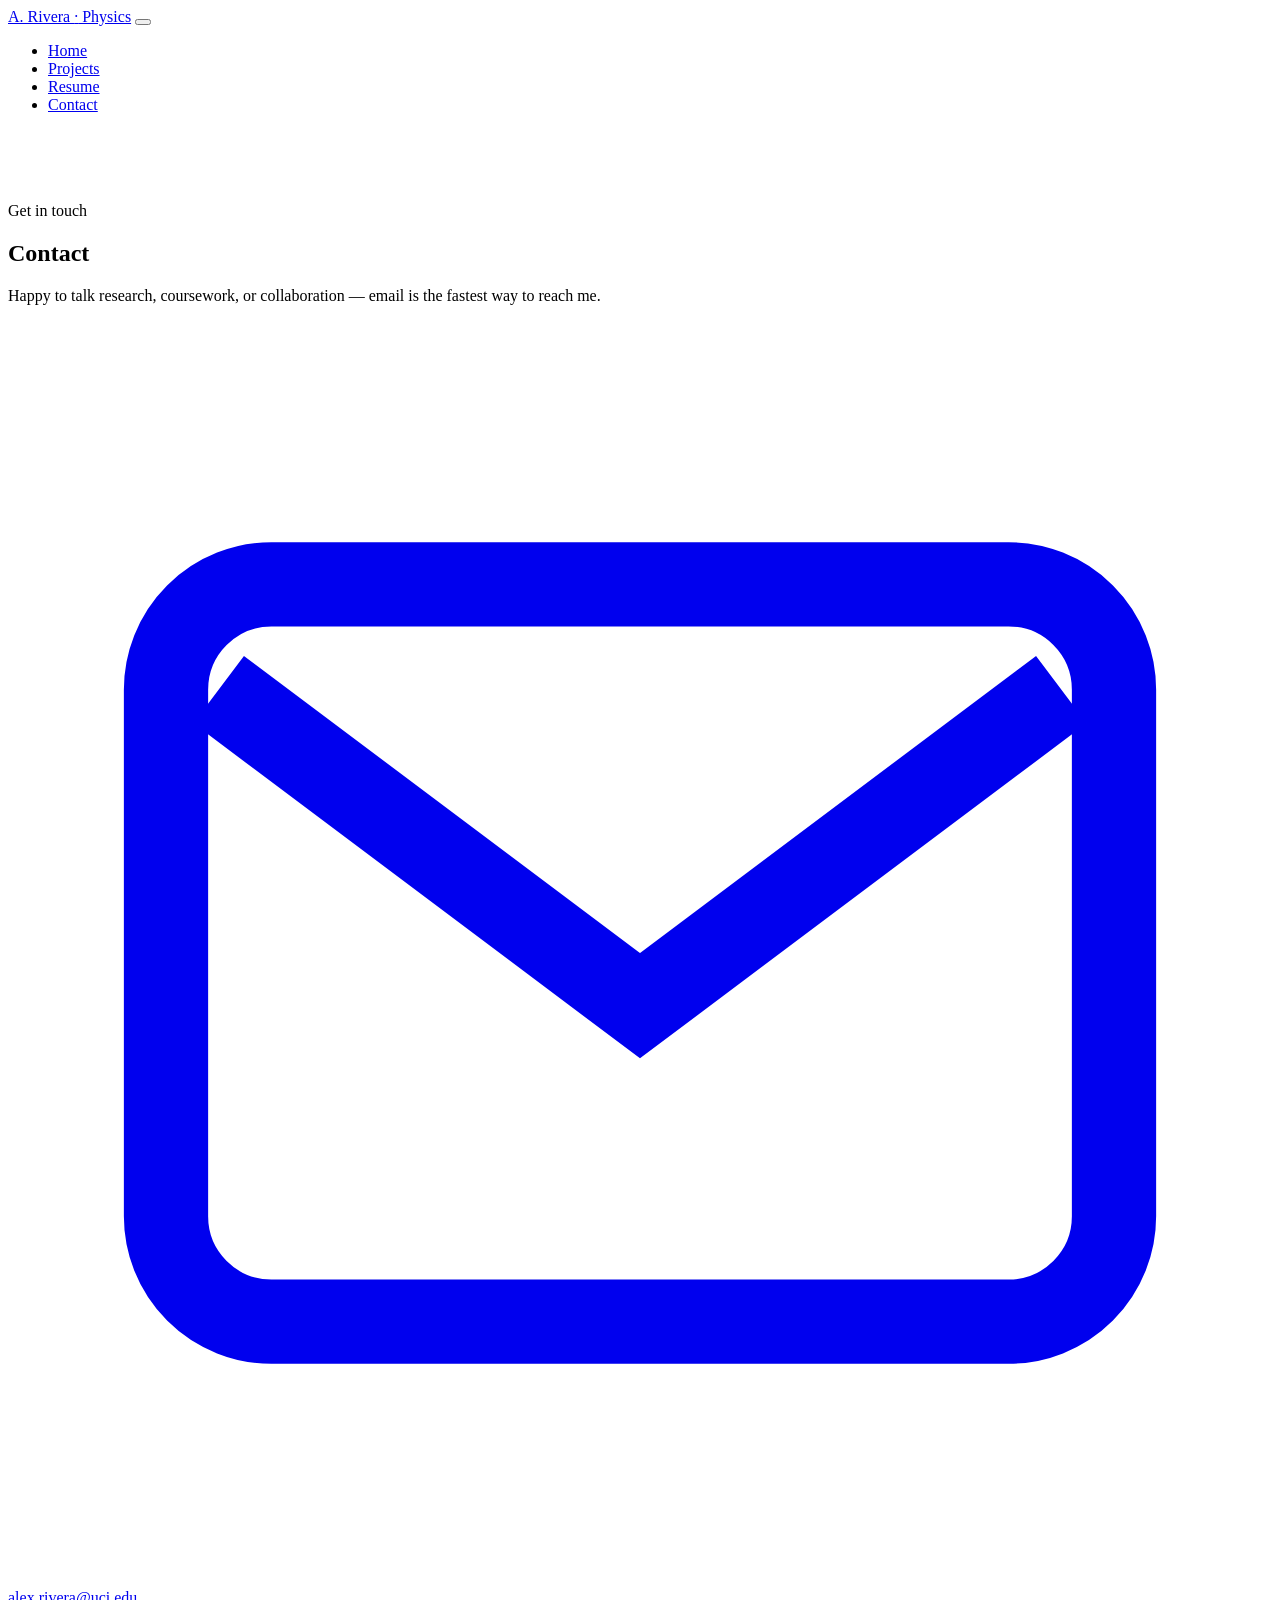
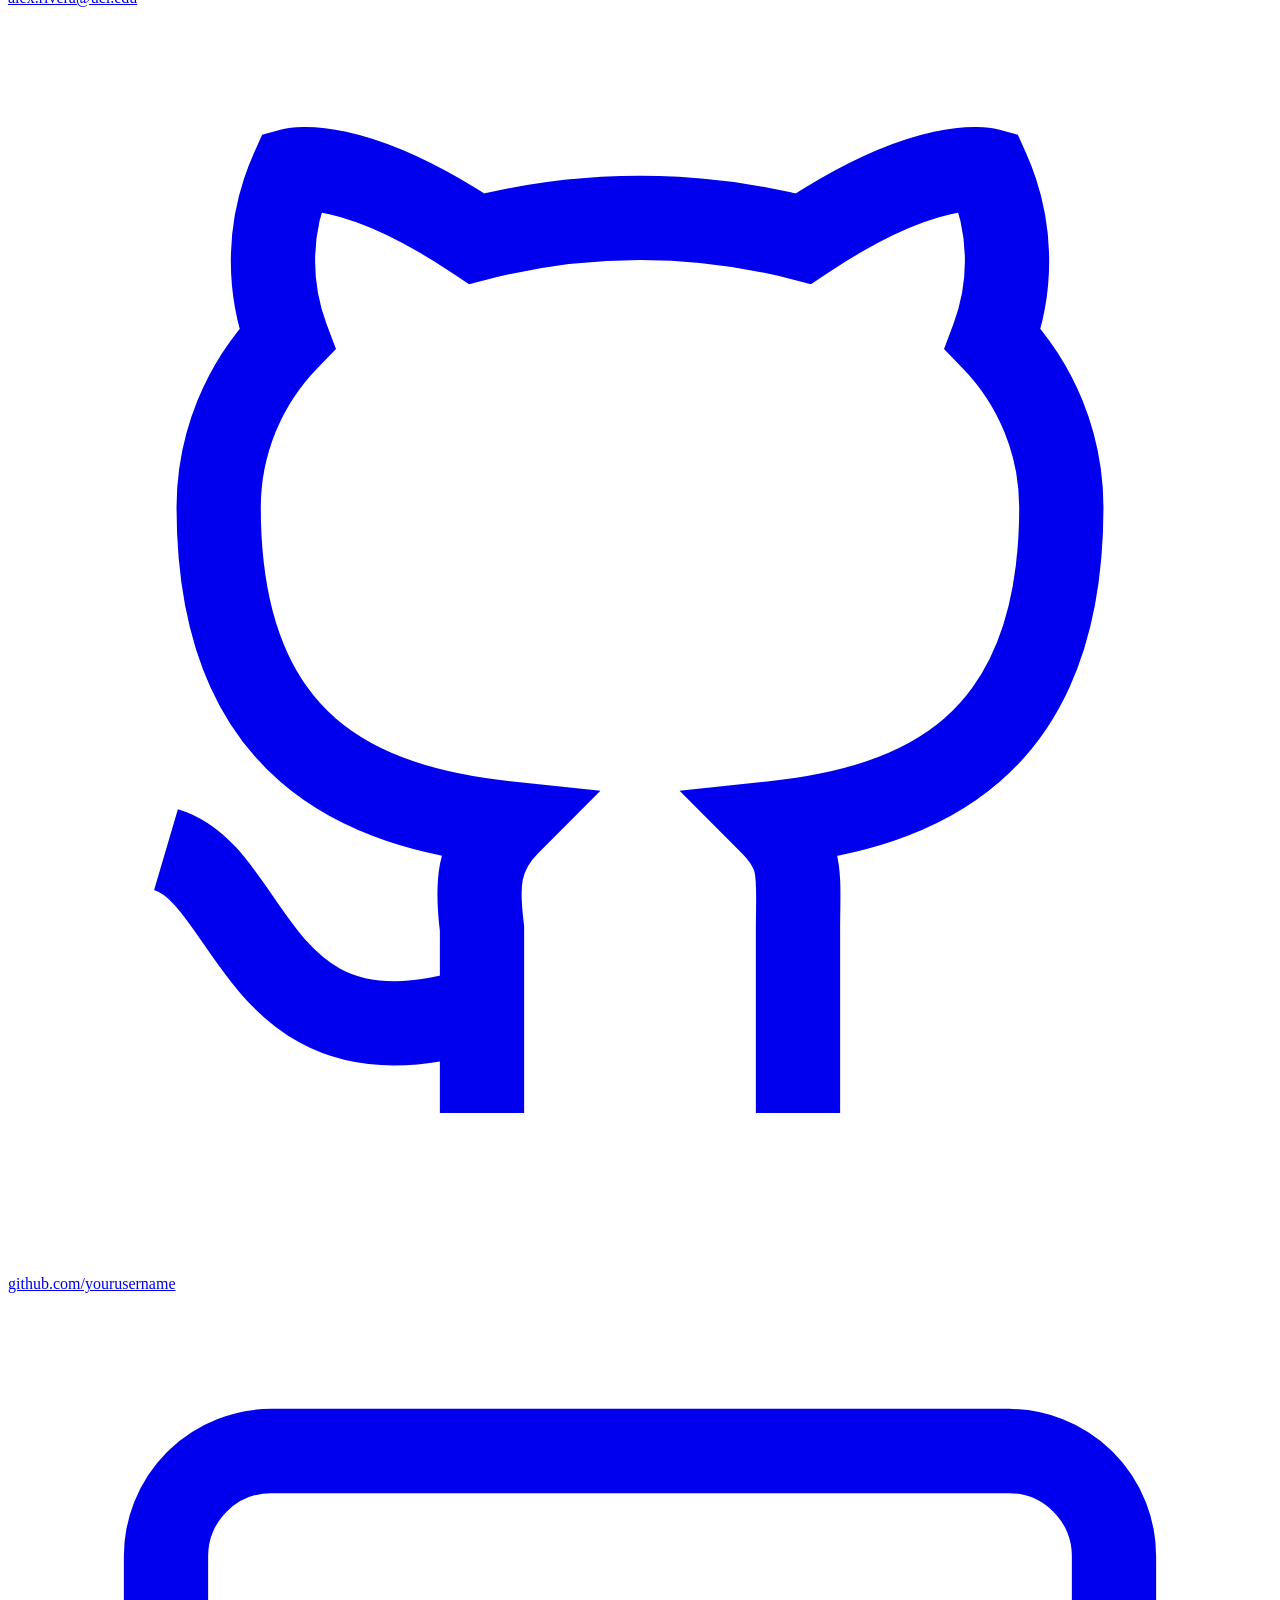
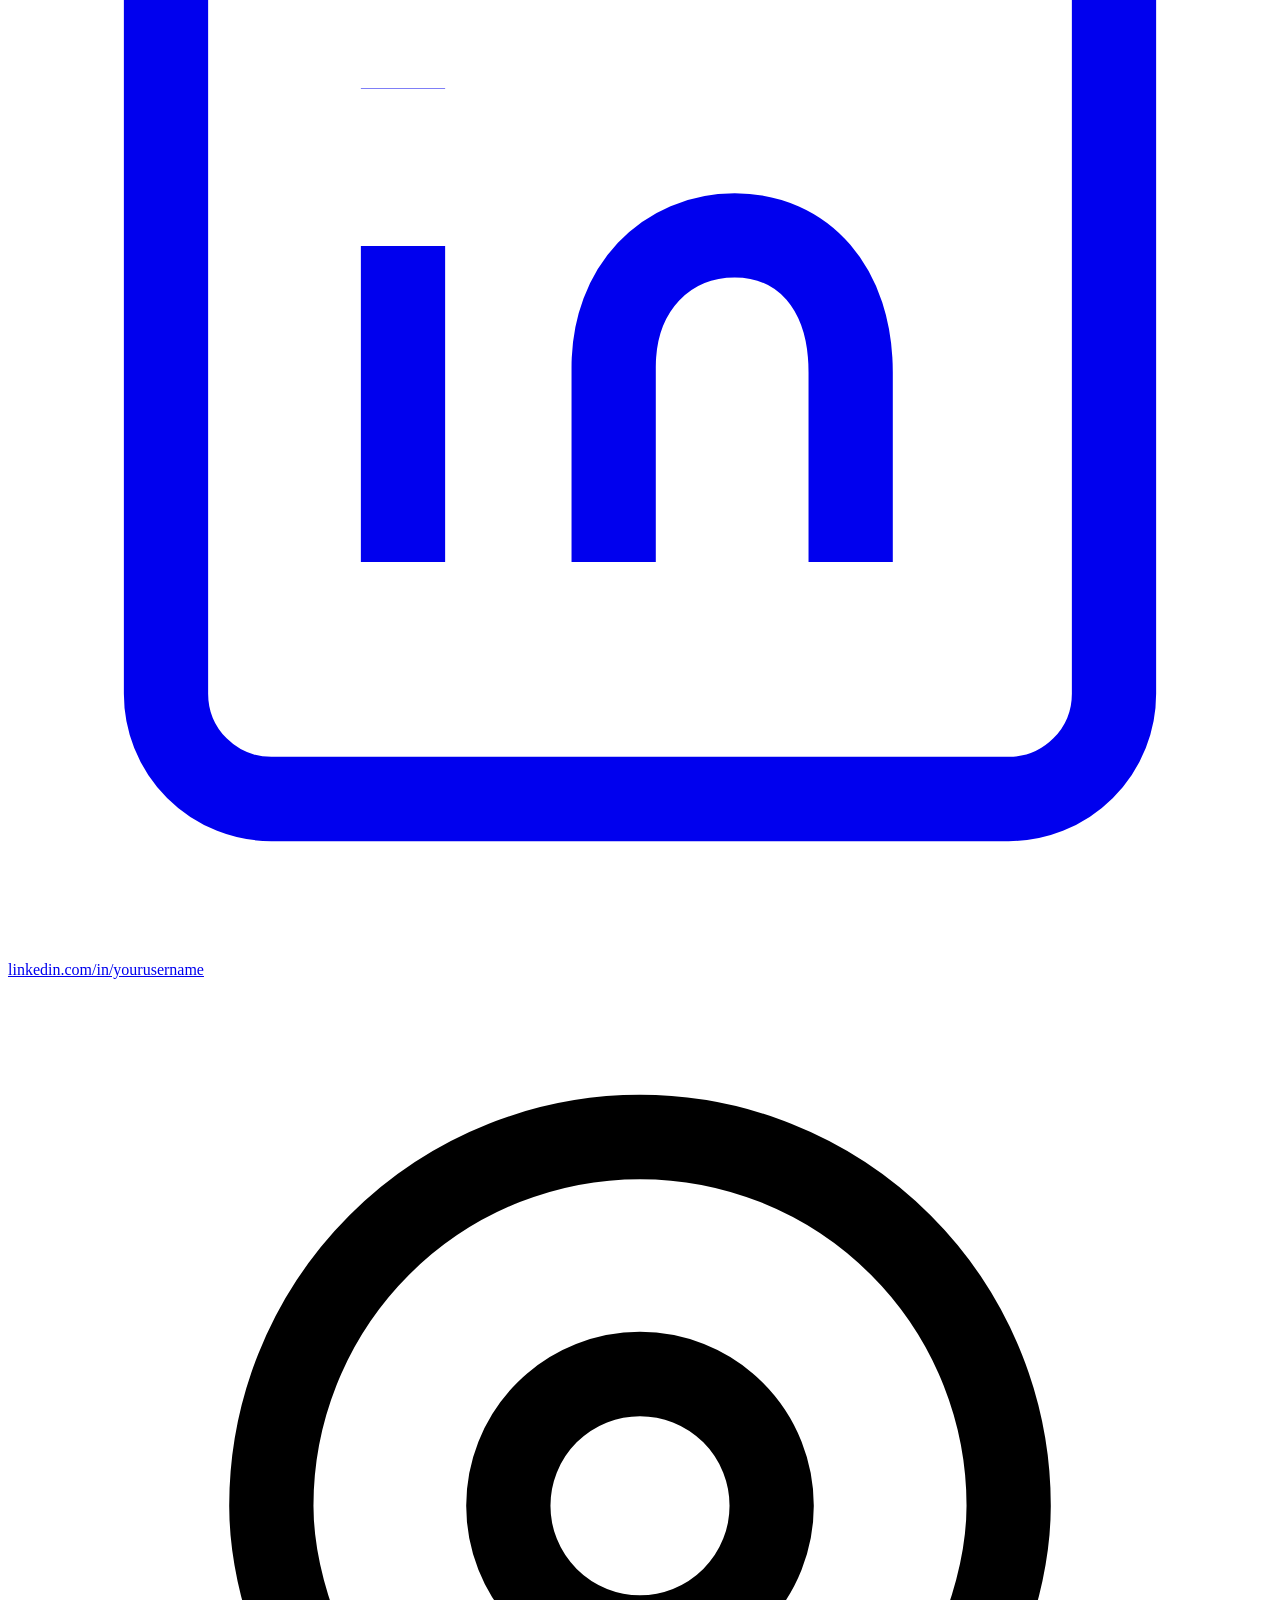
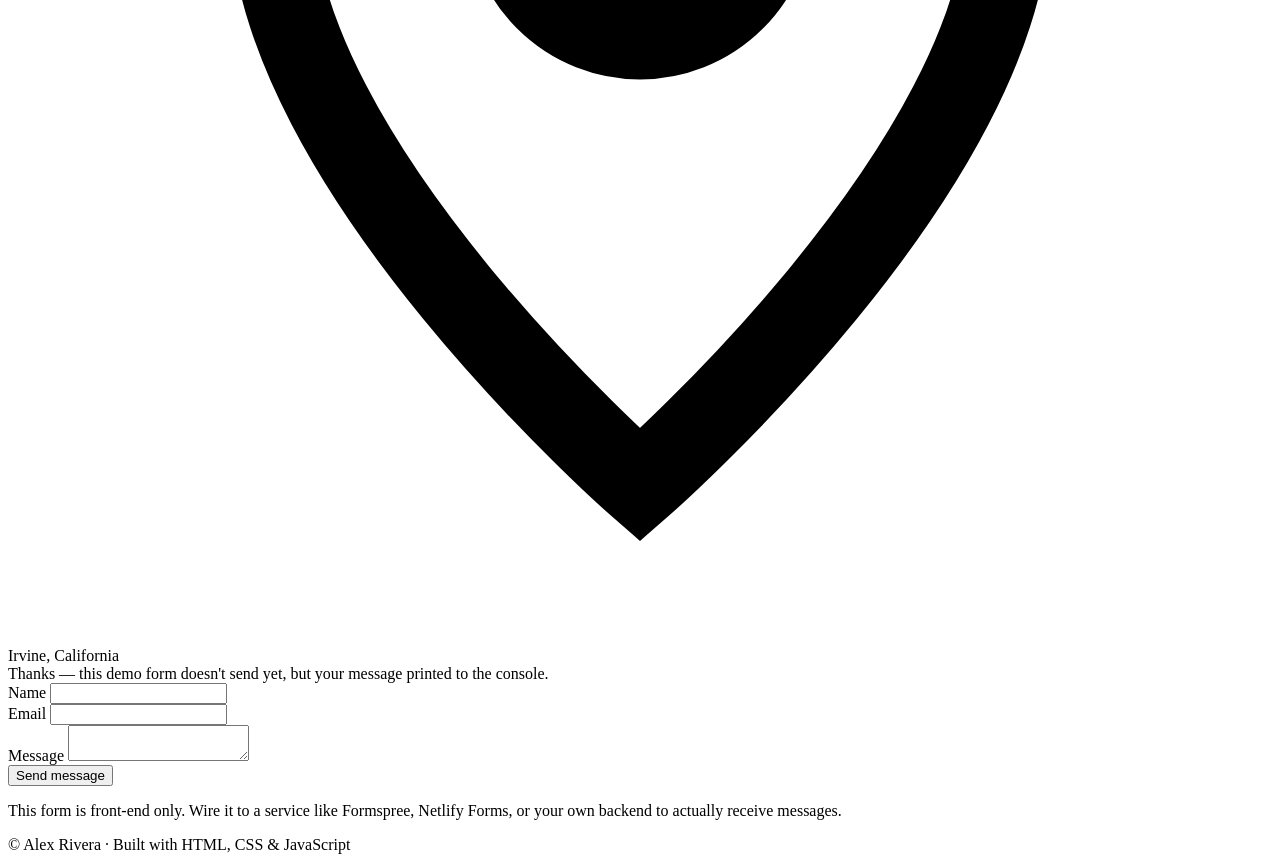
==== contact.html @ ece24a3a "Add files via upload" ====
<!DOCTYPE html>
<html lang="en">
<head>
<meta charset="UTF-8" />
<meta name="viewport" content="width=device-width, initial-scale=1.0" />
<title>Contact — Alex Rivera</title>
<meta name="description" content="Get in touch with Alex Rivera." />
<link rel="preconnect" href="https://fonts.googleapis.com">
<link rel="preconnect" href="https://fonts.gstatic.com" crossorigin>
<link href="https://fonts.googleapis.com/css2?family=Space+Grotesk:wght@500;600;700&family=Inter:wght@400;500;600&family=IBM+Plex+Mono:wght@400;500&display=swap" rel="stylesheet">
<link rel="stylesheet" href="css/style.css" />
</head>
<body>

<header class="site-header">
  <nav class="nav">
    <a href="index.html" class="nav-brand">A. Rivera <span>·</span> Physics</a>
    <button class="nav-toggle" aria-label="Toggle navigation" aria-expanded="false">
      <span></span><span></span><span></span>
    </button>
    <ul class="nav-links">
      <li><a href="index.html">Home</a></li>
      <li><a href="projects.html">Projects</a></li>
      <li><a href="resume.html">Resume</a></li>
      <li><a href="contact.html">Contact</a></li>
    </ul>
  </nav>
</header>

<main>
  <section class="section" style="padding-top:56px;">
    <div class="container">
      <div class="section-head">
        <p class="eyebrow">Get in touch</p>
        <h2 class="section-title">Contact</h2>
        <p style="margin-top:12px;">
          Happy to talk research, coursework, or collaboration — email is the
          fastest way to reach me.
        </p>
      </div>

      <div class="contact-grid">
        <div class="contact-list">
          <a href="mailto:alex.rivera@uci.edu">
            <svg viewBox="0 0 24 24" fill="none" stroke="currentColor" stroke-width="1.6"><rect x="3" y="5" width="18" height="14" rx="2"/><path d="m4 7 8 6 8-6"/></svg>
            alex.rivera@uci.edu
          </a>
          <a href="https://github.com/" target="_blank" rel="noopener">
            <svg viewBox="0 0 24 24" fill="none" stroke="currentColor" stroke-width="1.6"><path d="M9 19c-4.3 1.4-4.3-2.5-6-3m12 5v-3.5c0-1 .1-1.4-.5-2 2.8-.3 5.5-1.4 5.5-6a4.6 4.6 0 0 0-1.3-3.2 4.2 4.2 0 0 0-.1-3.2s-1.1-.3-3.5 1.3a12.3 12.3 0 0 0-6.2 0C6.5 2.8 5.4 3.1 5.4 3.1a4.2 4.2 0 0 0-.1 3.2A4.6 4.6 0 0 0 4 9.5c0 4.6 2.7 5.7 5.5 6-.6.6-.6 1.2-.5 2V21"/></svg>
            github.com/yourusername
          </a>
          <a href="https://linkedin.com/" target="_blank" rel="noopener">
            <svg viewBox="0 0 24 24" fill="none" stroke="currentColor" stroke-width="1.6"><rect x="3" y="3" width="18" height="18" rx="2"/><path d="M7.5 10.5v6M7.5 7.5v.01M11.5 16.5v-3.7c0-1.5 1-2.5 2.3-2.5 1.3 0 2.2 1 2.2 2.6v3.6"/></svg>
            linkedin.com/in/yourusername
          </a>
          <div class="contact-row">
            <svg viewBox="0 0 24 24" fill="none" stroke="currentColor" stroke-width="1.6"><path d="M12 21s-7-6.1-7-11a7 7 0 0 1 14 0c0 4.9-7 11-7 11Z"/><circle cx="12" cy="10" r="2.5"/></svg>
            Irvine, California
          </div>
        </div>

        <div>
          <div id="form-success" class="form-success">
            Thanks — this demo form doesn't send yet, but your message printed to the console.
          </div>
          <form id="contact-form" novalidate>
            <div class="form-field">
              <label for="name">Name</label>
              <input type="text" id="name" name="name" required />
            </div>
            <div class="form-field">
              <label for="email">Email</label>
              <input type="email" id="email" name="email" required />
            </div>
            <div class="form-field">
              <label for="message">Message</label>
              <textarea id="message" name="message" required></textarea>
            </div>
            <button type="submit" class="btn btn-primary">Send message</button>
            <p class="form-note">
              This form is front-end only. Wire it to a service like Formspree,
              Netlify Forms, or your own backend to actually receive messages.
            </p>
          </form>
        </div>
      </div>
    </div>
  </section>
</main>

<footer class="site-footer">
  <div class="container">
    &copy; <span class="current-year"></span> Alex Rivera · Built with HTML, CSS &amp; JavaScript
  </div>
</footer>

<script src="js/script.js"></script>
</body>
</html>
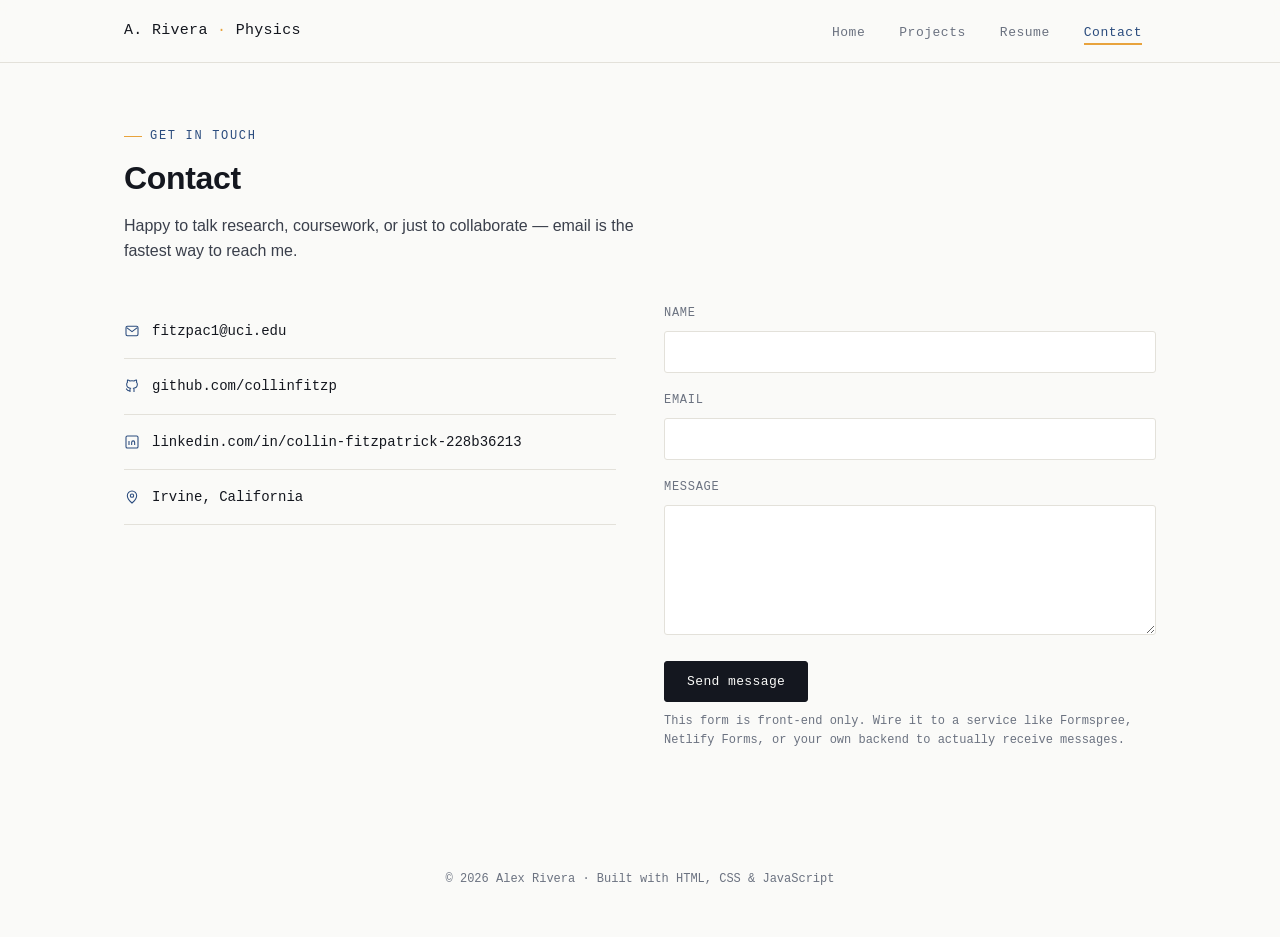
==== commit be76c754: "Change contact details from Alex to Collin Updated contact information for Collin Fitzpatrick." ====
--- a/contact.html
+++ b/contact.html
@@ -3,7 +3,7 @@
 <head>
 <meta charset="UTF-8" />
 <meta name="viewport" content="width=device-width, initial-scale=1.0" />
-<title>Contact — Alex Rivera</title>
+<title>Contact — Collin Fitzpatrick</title>
 <meta name="description" content="Get in touch with Alex Rivera." />
 <link rel="preconnect" href="https://fonts.googleapis.com">
 <link rel="preconnect" href="https://fonts.gstatic.com" crossorigin>
@@ -34,7 +34,7 @@
         <p class="eyebrow">Get in touch</p>
         <h2 class="section-title">Contact</h2>
         <p style="margin-top:12px;">
-          Happy to talk research, coursework, or collaboration — email is the
+          Happy to talk research, coursework, or just to collaborate — email is the
           fastest way to reach me.
         </p>
       </div>
@@ -43,15 +43,15 @@
         <div class="contact-list">
           <a href="mailto:alex.rivera@uci.edu">
             <svg viewBox="0 0 24 24" fill="none" stroke="currentColor" stroke-width="1.6"><rect x="3" y="5" width="18" height="14" rx="2"/><path d="m4 7 8 6 8-6"/></svg>
-            alex.rivera@uci.edu
+            fitzpac1@uci.edu
           </a>
           <a href="https://github.com/" target="_blank" rel="noopener">
             <svg viewBox="0 0 24 24" fill="none" stroke="currentColor" stroke-width="1.6"><path d="M9 19c-4.3 1.4-4.3-2.5-6-3m12 5v-3.5c0-1 .1-1.4-.5-2 2.8-.3 5.5-1.4 5.5-6a4.6 4.6 0 0 0-1.3-3.2 4.2 4.2 0 0 0-.1-3.2s-1.1-.3-3.5 1.3a12.3 12.3 0 0 0-6.2 0C6.5 2.8 5.4 3.1 5.4 3.1a4.2 4.2 0 0 0-.1 3.2A4.6 4.6 0 0 0 4 9.5c0 4.6 2.7 5.7 5.5 6-.6.6-.6 1.2-.5 2V21"/></svg>
-            github.com/yourusername
+            github.com/collinfitzp
           </a>
           <a href="https://linkedin.com/" target="_blank" rel="noopener">
             <svg viewBox="0 0 24 24" fill="none" stroke="currentColor" stroke-width="1.6"><rect x="3" y="3" width="18" height="18" rx="2"/><path d="M7.5 10.5v6M7.5 7.5v.01M11.5 16.5v-3.7c0-1.5 1-2.5 2.3-2.5 1.3 0 2.2 1 2.2 2.6v3.6"/></svg>
-            linkedin.com/in/yourusername
+            linkedin.com/in/collin-fitzpatrick-228b36213
           </a>
           <div class="contact-row">
             <svg viewBox="0 0 24 24" fill="none" stroke="currentColor" stroke-width="1.6"><path d="M12 21s-7-6.1-7-11a7 7 0 0 1 14 0c0 4.9-7 11-7 11Z"/><circle cx="12" cy="10" r="2.5"/></svg>
--- a/css/style.css
+++ b/css/style.css
@@ -0,0 +1,527 @@
+/* =========================================================
+   Portfolio Stylesheet
+   Design tokens: warm paper background, chalkboard blue +
+   spectrum amber accents, grotesk/mono type pairing.
+   ========================================================= */
+
+:root {
+  /* Color */
+  --bg: #FAFAF8;
+  --bg-raised: #FFFFFF;
+  --ink: #14171F;
+  --ink-soft: #3A3F4B;
+  --muted: #6B7280;
+  --line: #E3E1DA;
+  --accent: #2B4C7E;      /* chalkboard blue */
+  --accent-ink: #1C3557;  /* darker blue for text/hover */
+  --spectrum: #E8A33D;    /* amber, spectral-line accent */
+  --spectrum-soft: #FBEBD1;
+
+  /* Type */
+  --font-display: "Space Grotesk", "Arial Narrow", sans-serif;
+  --font-body: "Inter", -apple-system, BlinkMacSystemFont, "Segoe UI", sans-serif;
+  --font-mono: "IBM Plex Mono", "SFMono-Regular", Consolas, monospace;
+
+  /* Layout */
+  --max-width: 1080px;
+  --gutter: 24px;
+  --radius: 3px;
+}
+
+/* ---------- Reset ---------- */
+*, *::before, *::after { box-sizing: border-box; }
+html { scroll-behavior: smooth; }
+body {
+  margin: 0;
+  background: var(--bg);
+  color: var(--ink);
+  font-family: var(--font-body);
+  font-size: 16px;
+  line-height: 1.6;
+  -webkit-font-smoothing: antialiased;
+}
+img { max-width: 100%; display: block; }
+a { color: inherit; text-decoration: none; }
+ul { margin: 0; padding: 0; list-style: none; }
+h1, h2, h3, h4 {
+  font-family: var(--font-display);
+  font-weight: 600;
+  line-height: 1.15;
+  margin: 0 0 0.5em;
+  letter-spacing: -0.01em;
+}
+p { margin: 0 0 1em; color: var(--ink-soft); }
+
+@media (prefers-reduced-motion: reduce) {
+  *, *::before, *::after {
+    animation-duration: 0.001ms !important;
+    animation-iteration-count: 1 !important;
+    transition-duration: 0.001ms !important;
+    scroll-behavior: auto !important;
+  }
+}
+
+:focus-visible {
+  outline: 2px solid var(--accent);
+  outline-offset: 3px;
+}
+
+.container {
+  max-width: var(--max-width);
+  margin: 0 auto;
+  padding: 0 var(--gutter);
+}
+
+/* ---------- Utility label style (mono, tracked-out) ---------- */
+.eyebrow {
+  display: inline-flex;
+  align-items: center;
+  gap: 8px;
+  font-family: var(--font-mono);
+  font-size: 12px;
+  letter-spacing: 0.14em;
+  text-transform: uppercase;
+  color: var(--accent);
+  margin-bottom: 14px;
+}
+.eyebrow::before {
+  content: "";
+  width: 18px;
+  height: 1px;
+  background: var(--spectrum);
+}
+
+/* ---------- Header / Nav ---------- */
+.site-header {
+  position: sticky;
+  top: 0;
+  z-index: 50;
+  background: rgba(250, 250, 248, 0.88);
+  backdrop-filter: blur(8px);
+  border-bottom: 1px solid var(--line);
+}
+.nav {
+  max-width: var(--max-width);
+  margin: 0 auto;
+  padding: 18px var(--gutter);
+  display: flex;
+  align-items: center;
+  justify-content: space-between;
+}
+.nav-brand {
+  font-family: var(--font-mono);
+  font-size: 15px;
+  font-weight: 500;
+  letter-spacing: 0.02em;
+  color: var(--ink);
+}
+.nav-brand span { color: var(--spectrum); }
+
+.nav-links {
+  display: flex;
+  gap: 6px;
+  align-items: center;
+}
+.nav-links a {
+  position: relative;
+  font-family: var(--font-mono);
+  font-size: 13px;
+  letter-spacing: 0.04em;
+  padding: 8px 14px;
+  color: var(--muted);
+  border-radius: var(--radius);
+  transition: color 0.15s ease;
+}
+.nav-links a:hover { color: var(--ink); }
+.nav-links a.active { color: var(--accent); }
+.nav-links a.active::after {
+  content: "";
+  position: absolute;
+  left: 14px;
+  right: 14px;
+  bottom: 3px;
+  height: 2px;
+  background: var(--spectrum);
+}
+
+.nav-toggle {
+  display: none;
+  flex-direction: column;
+  gap: 4px;
+  background: none;
+  border: none;
+  cursor: pointer;
+  padding: 8px;
+}
+.nav-toggle span {
+  width: 20px;
+  height: 2px;
+  background: var(--ink);
+  transition: transform 0.2s ease, opacity 0.2s ease;
+}
+
+/* ---------- Buttons ---------- */
+.btn {
+  display: inline-flex;
+  align-items: center;
+  gap: 8px;
+  font-family: var(--font-mono);
+  font-size: 13px;
+  letter-spacing: 0.03em;
+  padding: 12px 22px;
+  border-radius: var(--radius);
+  border: 1px solid var(--ink);
+  cursor: pointer;
+  transition: background 0.15s ease, color 0.15s ease, border-color 0.15s ease, transform 0.15s ease;
+}
+.btn-primary {
+  background: var(--ink);
+  color: var(--bg);
+}
+.btn-primary:hover { background: var(--accent-ink); border-color: var(--accent-ink); transform: translateY(-1px); }
+.btn-outline {
+  background: transparent;
+  color: var(--ink);
+  border-color: var(--line);
+}
+.btn-outline:hover { border-color: var(--ink); transform: translateY(-1px); }
+
+/* ---------- Hero (home) ---------- */
+.hero {
+  position: relative;
+  padding: 88px 0 64px;
+  background-image:
+    linear-gradient(var(--line) 1px, transparent 1px),
+    linear-gradient(90deg, var(--line) 1px, transparent 1px);
+  background-size: 32px 32px;
+  background-position: center top;
+  -webkit-mask-image: linear-gradient(to bottom, black 0%, black 70%, transparent 100%);
+  mask-image: linear-gradient(to bottom, black 0%, black 70%, transparent 100%);
+}
+.hero-inner {
+  display: grid;
+  grid-template-columns: 1.3fr 0.9fr;
+  gap: 56px;
+  align-items: center;
+}
+.hero-photo-wrap {
+  position: relative;
+  justify-self: center;
+}
+.hero-photo {
+  width: 260px;
+  height: 260px;
+  border-radius: 50%;
+  overflow: hidden;
+  border: 1px solid var(--line);
+  background: var(--bg-raised);
+  box-shadow: 0 24px 48px -24px rgba(20, 23, 31, 0.25);
+}
+.hero-photo img { width: 100%; height: 100%; object-fit: cover; }
+
+.hero-name {
+  font-size: clamp(34px, 5vw, 52px);
+}
+.hero-role {
+  font-family: var(--font-mono);
+  font-size: 14px;
+  color: var(--muted);
+  margin-bottom: 22px;
+}
+.hero-bio {
+  max-width: 46ch;
+  font-size: 17px;
+}
+
+/* Signature wave divider */
+.wave-divider {
+  width: 100%;
+  height: 48px;
+  margin: 8px 0 0;
+  overflow: visible;
+}
+.wave-divider path {
+  fill: none;
+  stroke: var(--accent);
+  stroke-width: 1.5;
+  stroke-linecap: round;
+  stroke-dasharray: 900;
+  stroke-dashoffset: 900;
+  animation: draw-wave 1.6s ease forwards 0.2s;
+}
+@keyframes draw-wave {
+  to { stroke-dashoffset: 0; }
+}
+
+.social-row {
+  display: flex;
+  gap: 12px;
+  margin-top: 24px;
+  flex-wrap: wrap;
+}
+.social-row a {
+  display: inline-flex;
+  align-items: center;
+  gap: 8px;
+  font-family: var(--font-mono);
+  font-size: 13px;
+  padding: 9px 16px;
+  border: 1px solid var(--line);
+  border-radius: var(--radius);
+  color: var(--ink-soft);
+  transition: border-color 0.15s ease, color 0.15s ease, transform 0.15s ease;
+}
+.social-row a:hover {
+  border-color: var(--accent);
+  color: var(--accent-ink);
+  transform: translateY(-1px);
+}
+.social-row svg { width: 15px; height: 15px; }
+
+/* ---------- Section shell ---------- */
+.section {
+  padding: 72px 0;
+  border-bottom: 1px solid var(--line);
+}
+.section:last-of-type { border-bottom: none; }
+.section-head {
+  max-width: 60ch;
+  margin-bottom: 40px;
+}
+.section-title { font-size: clamp(24px, 3vw, 32px); }
+
+/* ---------- Education / Interests grid ---------- */
+.info-grid {
+  display: grid;
+  grid-template-columns: repeat(2, 1fr);
+  gap: 40px;
+}
+.info-card h3 {
+  font-size: 18px;
+  margin-bottom: 12px;
+}
+.edu-item {
+  padding-bottom: 16px;
+  margin-bottom: 16px;
+  border-bottom: 1px dashed var(--line);
+}
+.edu-item:last-child { border-bottom: none; margin-bottom: 0; padding-bottom: 0; }
+.edu-item .school {
+  font-weight: 600;
+  font-size: 15px;
+}
+.edu-item .meta {
+  font-family: var(--font-mono);
+  font-size: 12px;
+  color: var(--muted);
+  margin-top: 2px;
+}
+.tag-list {
+  display: flex;
+  flex-wrap: wrap;
+  gap: 8px;
+}
+.tag {
+  font-family: var(--font-mono);
+  font-size: 12px;
+  letter-spacing: 0.02em;
+  padding: 6px 12px;
+  border-radius: 999px;
+  background: var(--spectrum-soft);
+  color: #8A5A11;
+}
+
+/* ---------- Projects grid ---------- */
+.projects-grid {
+  display: grid;
+  grid-template-columns: repeat(auto-fit, minmax(280px, 1fr));
+  gap: 28px;
+}
+.project-card {
+  background: var(--bg-raised);
+  border: 1px solid var(--line);
+  border-radius: var(--radius);
+  overflow: hidden;
+  display: flex;
+  flex-direction: column;
+  transition: transform 0.18s ease, box-shadow 0.18s ease, border-color 0.18s ease;
+}
+.project-card:hover {
+  transform: translateY(-4px);
+  box-shadow: 0 20px 40px -28px rgba(20, 23, 31, 0.35);
+  border-color: var(--accent);
+}
+.project-thumb {
+  aspect-ratio: 16 / 10;
+  background: var(--bg);
+  border-bottom: 1px solid var(--line);
+  overflow: hidden;
+}
+.project-thumb img { width: 100%; height: 100%; object-fit: cover; }
+.project-body {
+  padding: 22px 22px 24px;
+  display: flex;
+  flex-direction: column;
+  gap: 12px;
+  flex: 1;
+}
+.project-title { font-size: 18px; margin-bottom: 0; }
+.project-desc { font-size: 14.5px; margin-bottom: 0; flex: 1; }
+.project-tags {
+  display: flex;
+  flex-wrap: wrap;
+  gap: 6px;
+}
+.project-tags .tag {
+  background: var(--bg);
+  border: 1px solid var(--line);
+  color: var(--ink-soft);
+}
+.project-link {
+  display: inline-flex;
+  align-items: center;
+  gap: 6px;
+  font-family: var(--font-mono);
+  font-size: 13px;
+  color: var(--accent-ink);
+  margin-top: 4px;
+}
+.project-link svg { width: 14px; height: 14px; }
+.project-link:hover { text-decoration: underline; }
+
+/* ---------- Resume page ---------- */
+.resume-toolbar {
+  display: flex;
+  align-items: center;
+  justify-content: space-between;
+  gap: 20px;
+  flex-wrap: wrap;
+  margin-bottom: 32px;
+}
+.resume-frame-wrap {
+  border: 1px solid var(--line);
+  border-radius: var(--radius);
+  overflow: hidden;
+  background: var(--bg-raised);
+}
+.resume-frame {
+  width: 100%;
+  height: 780px;
+  border: none;
+  display: block;
+}
+.resume-fallback {
+  padding: 60px 24px;
+  text-align: center;
+  color: var(--muted);
+  font-family: var(--font-mono);
+  font-size: 13px;
+}
+
+/* ---------- Contact page ---------- */
+.contact-grid {
+  display: grid;
+  grid-template-columns: 1fr 1fr;
+  gap: 48px;
+  align-items: start;
+}
+.contact-list a,
+.contact-list .contact-row {
+  display: flex;
+  align-items: center;
+  gap: 12px;
+  padding: 16px 0;
+  border-bottom: 1px solid var(--line);
+  font-family: var(--font-mono);
+  font-size: 14px;
+}
+.contact-list svg { width: 16px; height: 16px; color: var(--accent); flex-shrink: 0; }
+.contact-list a:hover { color: var(--accent-ink); }
+
+.form-field { margin-bottom: 18px; }
+.form-field label {
+  display: block;
+  font-family: var(--font-mono);
+  font-size: 12px;
+  letter-spacing: 0.06em;
+  text-transform: uppercase;
+  color: var(--muted);
+  margin-bottom: 8px;
+}
+.form-field input,
+.form-field textarea {
+  width: 100%;
+  padding: 12px 14px;
+  border: 1px solid var(--line);
+  border-radius: var(--radius);
+  background: var(--bg-raised);
+  font-family: var(--font-body);
+  font-size: 14.5px;
+  color: var(--ink);
+}
+.form-field input:focus,
+.form-field textarea:focus {
+  outline: none;
+  border-color: var(--accent);
+}
+.form-field textarea { resize: vertical; min-height: 130px; }
+.form-note {
+  font-family: var(--font-mono);
+  font-size: 12px;
+  color: var(--muted);
+  margin-top: 10px;
+}
+.form-success {
+  display: none;
+  font-family: var(--font-mono);
+  font-size: 13px;
+  color: #1C6B3E;
+  background: #E8F5EC;
+  border: 1px solid #BFE6CC;
+  padding: 12px 16px;
+  border-radius: var(--radius);
+  margin-bottom: 18px;
+}
+.form-success.visible { display: block; }
+
+/* ---------- Footer ---------- */
+.site-footer {
+  padding: 36px 0 48px;
+  text-align: center;
+  font-family: var(--font-mono);
+  font-size: 12px;
+  color: var(--muted);
+}
+
+/* ---------- Responsive ---------- */
+@media (max-width: 860px) {
+  .hero-inner { grid-template-columns: 1fr; text-align: center; }
+  .hero-photo-wrap { order: -1; }
+  .hero-bio { margin: 0 auto; }
+  .social-row { justify-content: center; }
+  .info-grid { grid-template-columns: 1fr; gap: 32px; }
+  .contact-grid { grid-template-columns: 1fr; }
+}
+
+@media (max-width: 680px) {
+  .nav-links {
+    position: absolute;
+    top: 100%;
+    left: 0;
+    right: 0;
+    background: var(--bg);
+    border-bottom: 1px solid var(--line);
+    flex-direction: column;
+    align-items: stretch;
+    padding: 8px var(--gutter) 16px;
+    display: none;
+  }
+  .nav-links.open { display: flex; }
+  .nav-links a { padding: 12px 4px; }
+  .nav-toggle { display: flex; }
+  .hero { padding: 56px 0 40px; }
+  .hero-photo { width: 180px; height: 180px; }
+  .section { padding: 52px 0; }
+  .resume-frame { height: 520px; }
+  .resume-toolbar { justify-content: center; text-align: center; }
+}
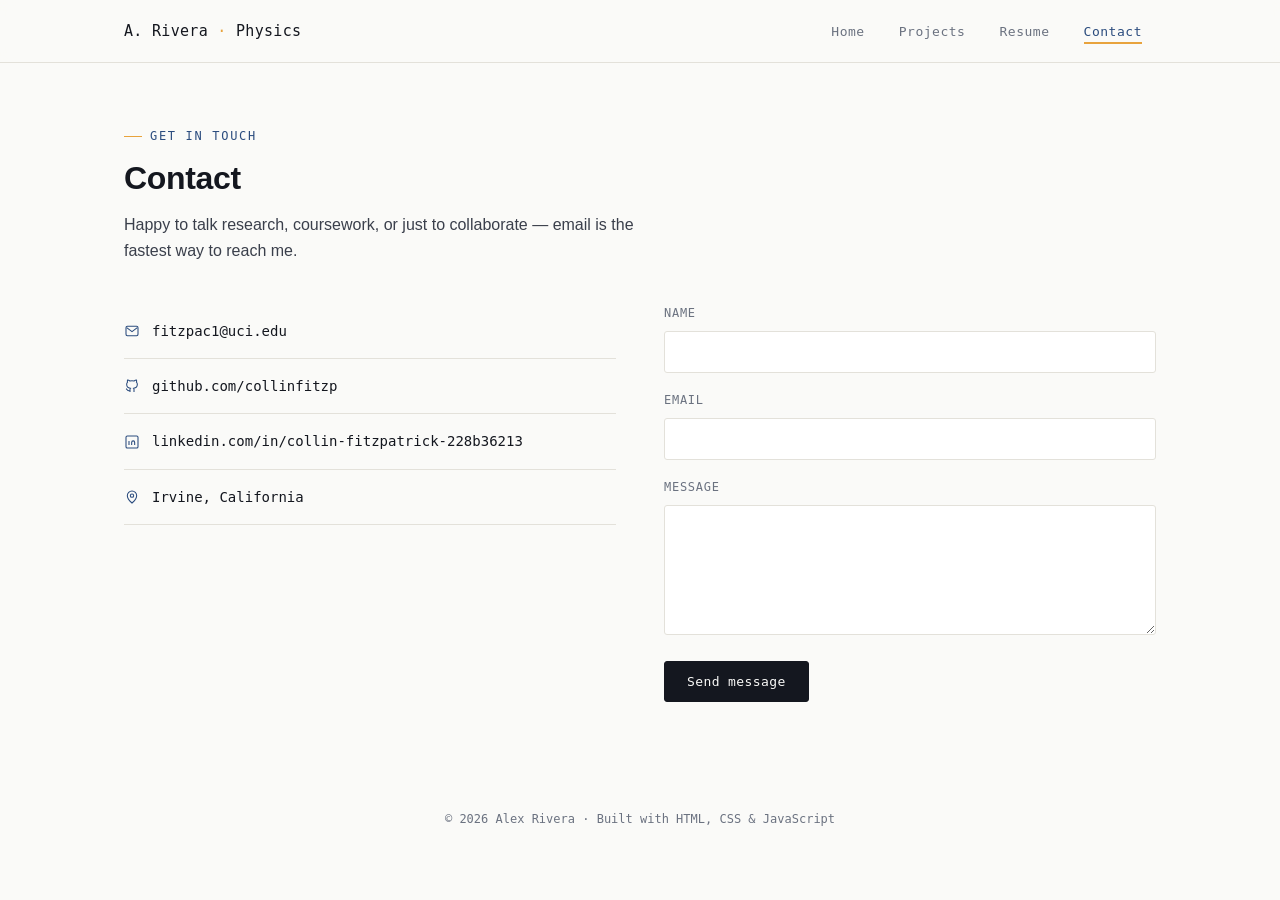
==== commit 07cd9064: "Claude form update Replacing files from main branch with the updated files generated by claude that " ====
--- a/contact.html
+++ b/contact.html
@@ -61,9 +61,10 @@
 
         <div>
           <div id="form-success" class="form-success">
-            Thanks — this demo form doesn't send yet, but your message printed to the console.
+            Thanks for reaching out — your message has been sent. I'll get back to you soon.
           </div>
-          <form id="contact-form" novalidate>
+          <div id="form-error" class="form-error"></div>
+          <form id="contact-form" action="https://formspree.io/f/xaewkovv" method="POST" novalidate>
             <div class="form-field">
               <label for="name">Name</label>
               <input type="text" id="name" name="name" required />
@@ -77,10 +78,6 @@
               <textarea id="message" name="message" required></textarea>
             </div>
             <button type="submit" class="btn btn-primary">Send message</button>
-            <p class="form-note">
-              This form is front-end only. Wire it to a service like Formspree,
-              Netlify Forms, or your own backend to actually receive messages.
-            </p>
           </form>
         </div>
       </div>
--- a/css/style.css
+++ b/css/style.css
@@ -483,6 +483,19 @@
   margin-bottom: 18px;
 }
 .form-success.visible { display: block; }
+
+.form-error {
+  display: none;
+  font-family: var(--font-mono);
+  font-size: 13px;
+  color: #9C2B2B;
+  background: #FBEAEA;
+  border: 1px solid #EFC3C3;
+  padding: 12px 16px;
+  border-radius: var(--radius);
+  margin-bottom: 18px;
+}
+.form-error.visible { display: block; }
 
 /* ---------- Footer ---------- */
 .site-footer {
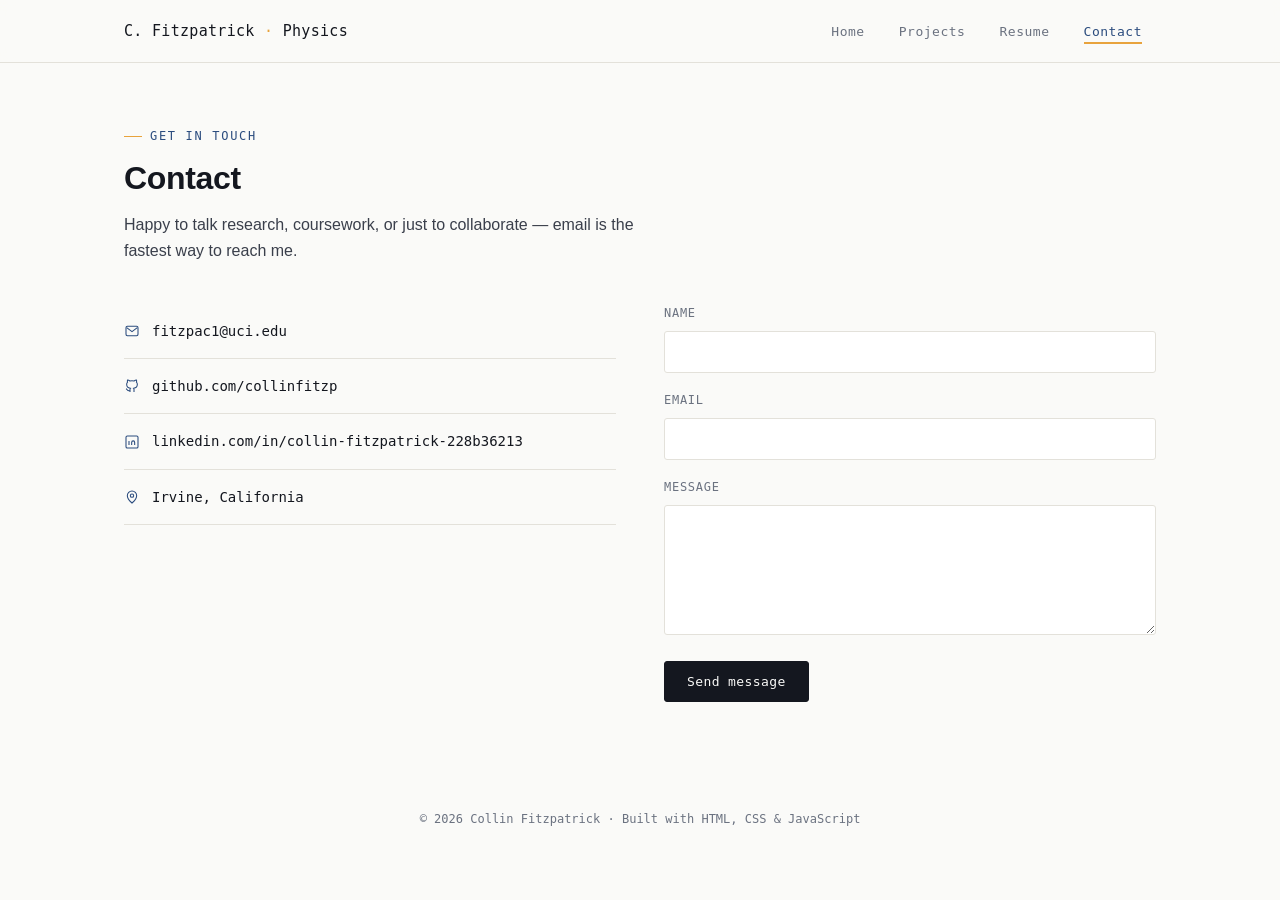
==== commit ad7f9add: "Update contact.html" ====
--- a/contact.html
+++ b/contact.html
@@ -4,7 +4,7 @@
 <meta charset="UTF-8" />
 <meta name="viewport" content="width=device-width, initial-scale=1.0" />
 <title>Contact — Collin Fitzpatrick</title>
-<meta name="description" content="Get in touch with Alex Rivera." />
+<meta name="description" content="Get in touch with Collin Fitzpatrick." />
 <link rel="preconnect" href="https://fonts.googleapis.com">
 <link rel="preconnect" href="https://fonts.gstatic.com" crossorigin>
 <link href="https://fonts.googleapis.com/css2?family=Space+Grotesk:wght@500;600;700&family=Inter:wght@400;500;600&family=IBM+Plex+Mono:wght@400;500&display=swap" rel="stylesheet">
@@ -14,7 +14,7 @@
 
 <header class="site-header">
   <nav class="nav">
-    <a href="index.html" class="nav-brand">A. Rivera <span>·</span> Physics</a>
+    <a href="index.html" class="nav-brand">C. Fitzpatrick <span>·</span> Physics</a>
     <button class="nav-toggle" aria-label="Toggle navigation" aria-expanded="false">
       <span></span><span></span><span></span>
     </button>
@@ -87,7 +87,7 @@
 
 <footer class="site-footer">
   <div class="container">
-    &copy; <span class="current-year"></span> Alex Rivera · Built with HTML, CSS &amp; JavaScript
+    &copy; <span class="current-year"></span> Collin Fitzpatrick · Built with HTML, CSS &amp; JavaScript
   </div>
 </footer>
 
